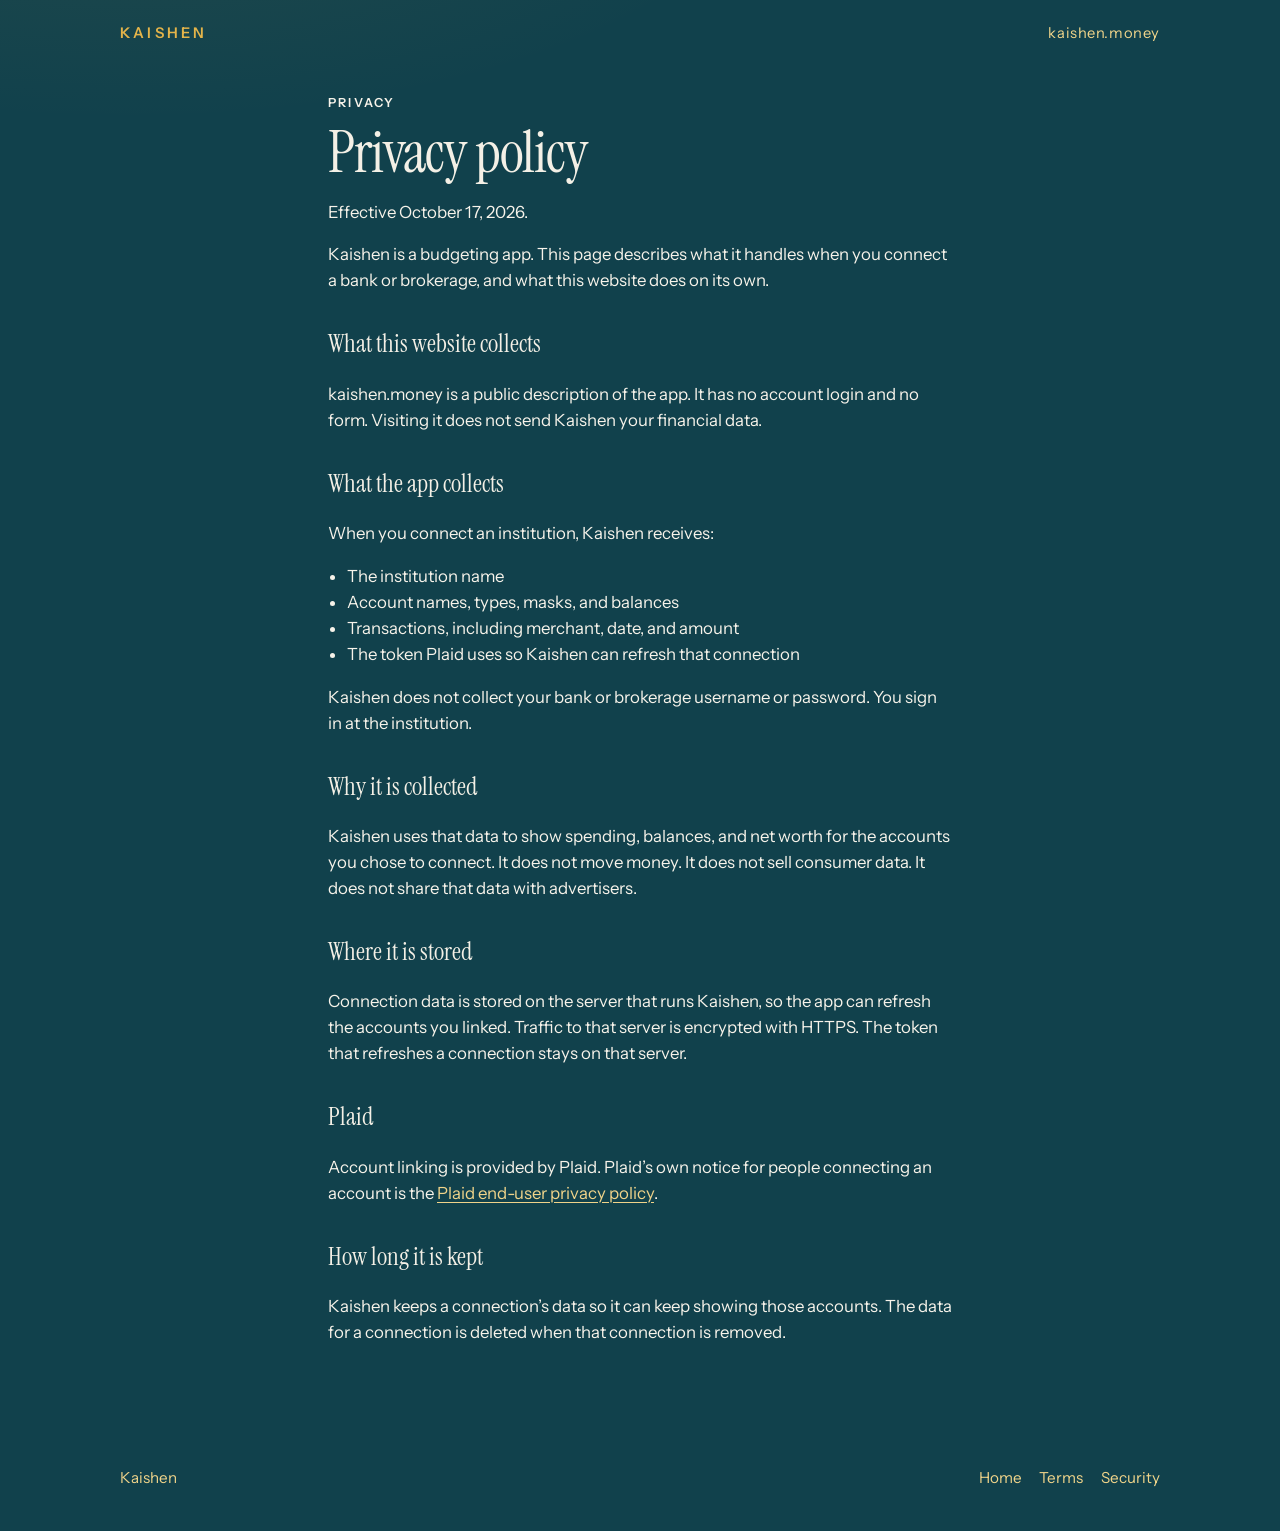
==== privacy.html @ 466d72ef "Describe data use and add privacy, terms, and security pages. Co-authored-by: Cursor <cursoragent@cu" ====
<!DOCTYPE html>
<html lang="en">
  <head>
    <meta charset="utf-8" />
    <meta name="viewport" content="width=device-width, initial-scale=1" />
    <title>Privacy · Kaishen</title>
    <meta name="theme-color" content="#11414c" />
    <link rel="icon" href="favicon.png" type="image/png" />
    <link rel="preconnect" href="https://fonts.googleapis.com" />
    <link rel="preconnect" href="https://fonts.gstatic.com" crossorigin />
    <link
      href="https://fonts.googleapis.com/css2?family=Instrument+Sans:wght@400;600&family=Instrument+Serif&display=swap"
      rel="stylesheet"
    />
    <link rel="stylesheet" href="styles.css" />
  </head>
  <body>
    <header class="top">
      <a class="wordmark" href="index.html">Kaishen</a>
      <span class="domain">kaishen.money</span>
    </header>
    <main class="page">
      <p class="eyebrow">Privacy</p>
      <h1>Privacy policy</h1>
      <p>Effective October 17, 2026.</p>
      <p>
        Kaishen is a budgeting app. This page describes what it handles when you
        connect a bank or brokerage, and what this website does on its own.
      </p>

      <h2>What this website collects</h2>
      <p>
        kaishen.money is a public description of the app. It has no account login
        and no form. Visiting it does not send Kaishen your financial data.
      </p>

      <h2>What the app collects</h2>
      <p>When you connect an institution, Kaishen receives:</p>
      <ul>
        <li>The institution name</li>
        <li>Account names, types, masks, and balances</li>
        <li>Transactions, including merchant, date, and amount</li>
        <li>The token Plaid uses so Kaishen can refresh that connection</li>
      </ul>
      <p>
        Kaishen does not collect your bank or brokerage username or password.
        You sign in at the institution.
      </p>

      <h2>Why it is collected</h2>
      <p>
        Kaishen uses that data to show spending, balances, and net worth for the
        accounts you chose to connect. It does not move money. It does not sell
        consumer data. It does not share that data with advertisers.
      </p>

      <h2>Where it is stored</h2>
      <p>
        Connection data is stored on the server that runs Kaishen, so the app can
        refresh the accounts you linked. Traffic to that server is encrypted with
        HTTPS. The token that refreshes a connection stays on that server.
      </p>

      <h2>Plaid</h2>
      <p>
        Account linking is provided by Plaid. Plaid’s own notice for people
        connecting an account is the
        <a href="https://plaid.com/legal/#end-user-privacy-policy">Plaid end-user privacy policy</a>.
      </p>

      <h2>How long it is kept</h2>
      <p>
        Kaishen keeps a connection’s data so it can keep showing those accounts.
        The data for a connection is deleted when that connection is removed.
      </p>
    </main>
    <footer>
      <p>Kaishen</p>
      <nav class="legal">
        <a href="index.html">Home</a>
        <a href="terms.html">Terms</a>
        <a href="security.html">Security</a>
      </nav>
    </footer>
  </body>
</html>
---- styles.css ----
:root {
  --teal: #11414c;
  --teal-deep: #0c333c;
  --gold: #e3b44a;
  --gold-soft: #f0d48a;
  --ivory: #f4f0e6;
  --ink: #16343c;
  --muted: #3e5c64;
  --line: rgba(227, 180, 74, 0.45);
  --serif: "Instrument Serif", "Iowan Old Style", Palatino, serif;
  --sans: "Instrument Sans", "Avenir Next", "Segoe UI", sans-serif;
}

* {
  box-sizing: border-box;
}

html {
  background: var(--teal);
}

body {
  margin: 0;
  min-height: 100%;
  color: var(--ivory);
  background:
    radial-gradient(1200px 500px at 10% -10%, rgba(227, 180, 74, 0.08), transparent 55%),
    var(--teal);
  font-family: var(--sans);
  font-size: 1.05rem;
  line-height: 1.55;
}

a {
  color: inherit;
  text-decoration-thickness: 1px;
  text-underline-offset: 0.2em;
}

.top {
  display: flex;
  justify-content: space-between;
  align-items: baseline;
  gap: 1rem;
  max-width: 68rem;
  margin: 0 auto;
  padding: 1.4rem 1.5rem 0;
}

.wordmark {
  font-family: var(--sans);
  font-weight: 600;
  letter-spacing: 0.22em;
  text-transform: uppercase;
  text-decoration: none;
  color: var(--gold);
  font-size: 0.92rem;
}

.domain {
  color: var(--gold-soft);
  letter-spacing: 0.04em;
  font-size: 0.92rem;
}

.hero {
  display: grid;
  grid-template-columns: minmax(12rem, 22rem) 1fr;
  gap: 3rem;
  align-items: center;
  max-width: 68rem;
  margin: 0 auto;
  padding: 3.5rem 1.5rem 4.5rem;
}

.mark {
  width: min(100%, 22rem);
  height: auto;
  border-radius: 2.2rem;
  display: block;
  box-shadow: 0 24px 50px rgba(0, 0, 0, 0.28);
}

.eyebrow {
  margin: 0 0 0.8rem;
  color: var(--gold);
  letter-spacing: 0.18em;
  text-transform: uppercase;
  font-size: 0.78rem;
  font-weight: 600;
}

h1 {
  margin: 0;
  font-family: var(--serif);
  font-weight: 400;
  font-size: clamp(2.6rem, 6vw, 4.6rem);
  line-height: 0.98;
  letter-spacing: -0.02em;
}

.lead {
  max-width: 36rem;
  margin: 1.4rem 0 0;
  font-size: 1.15rem;
  color: #f7f3ea;
}

.note {
  max-width: 34rem;
  margin: 1.25rem 0 0;
  padding-top: 1.1rem;
  border-top: 1px solid var(--line);
  color: var(--gold-soft);
}

.sheet {
  background: var(--ivory);
  color: var(--ink);
  border-top: 1px solid var(--line);
}

.sheet h2 {
  max-width: 68rem;
  margin: 0 auto;
  padding: 3.2rem 1.5rem 0;
  font-family: var(--serif);
  font-weight: 400;
  font-size: clamp(2rem, 4vw, 3rem);
}

.features {
  list-style: none;
  margin: 0 auto;
  padding: 1.5rem 1.5rem 4rem;
  max-width: 68rem;
  display: grid;
  grid-template-columns: repeat(3, 1fr);
  gap: 2rem;
  counter-reset: feature;
}

.features li {
  counter-increment: feature;
  padding-top: 1rem;
  border-top: 1px solid rgba(17, 65, 76, 0.18);
}

.features li::before {
  content: counter(feature, decimal-leading-zero);
  display: block;
  margin-bottom: 0.8rem;
  color: #9a7430;
  font-size: 0.82rem;
  letter-spacing: 0.14em;
  font-weight: 600;
}

.features h3 {
  margin: 0 0 0.55rem;
  font-family: var(--serif);
  font-size: 1.7rem;
  font-weight: 400;
}

.features p {
  margin: 0;
  color: var(--muted);
}

footer {
  max-width: 68rem;
  margin: 0 auto;
  padding: 2rem 1.5rem 2.6rem;
  display: flex;
  justify-content: space-between;
  gap: 1rem;
  color: var(--gold-soft);
  font-size: 0.95rem;
}

footer p {
  margin: 0;
}

.legal {
  display: flex;
  gap: 1.1rem;
}

.legal a {
  color: var(--gold-soft);
  text-decoration: none;
}

.page {
  max-width: 42rem;
  margin: 0 auto;
  padding: 3rem 1.5rem 4.5rem;
  overflow-wrap: break-word;
}

.page h1 {
  font-size: clamp(2.4rem, 5vw, 3.6rem);
}

.page h2 {
  margin: 2rem 0 0.35rem;
  font-family: var(--serif);
  font-weight: 400;
  font-size: 1.55rem;
}

.page p,
.page li {
  color: #f7f3ea;
}

.page a {
  color: var(--gold-soft);
}

.page ul {
  margin: 0.4rem 0 0;
  padding-left: 1.2rem;
}

@media (max-width: 800px) {
  .hero,
  .features,
  footer,
  .top {
    display: block;
  }

  .hero {
    padding-top: 2.2rem;
  }

  .mark {
    margin-bottom: 1.8rem;
  }

  .domain,
  footer p + p {
    display: block;
    margin-top: 0.4rem;
  }

  .features li + li {
    margin-top: 0.4rem;
  }
}
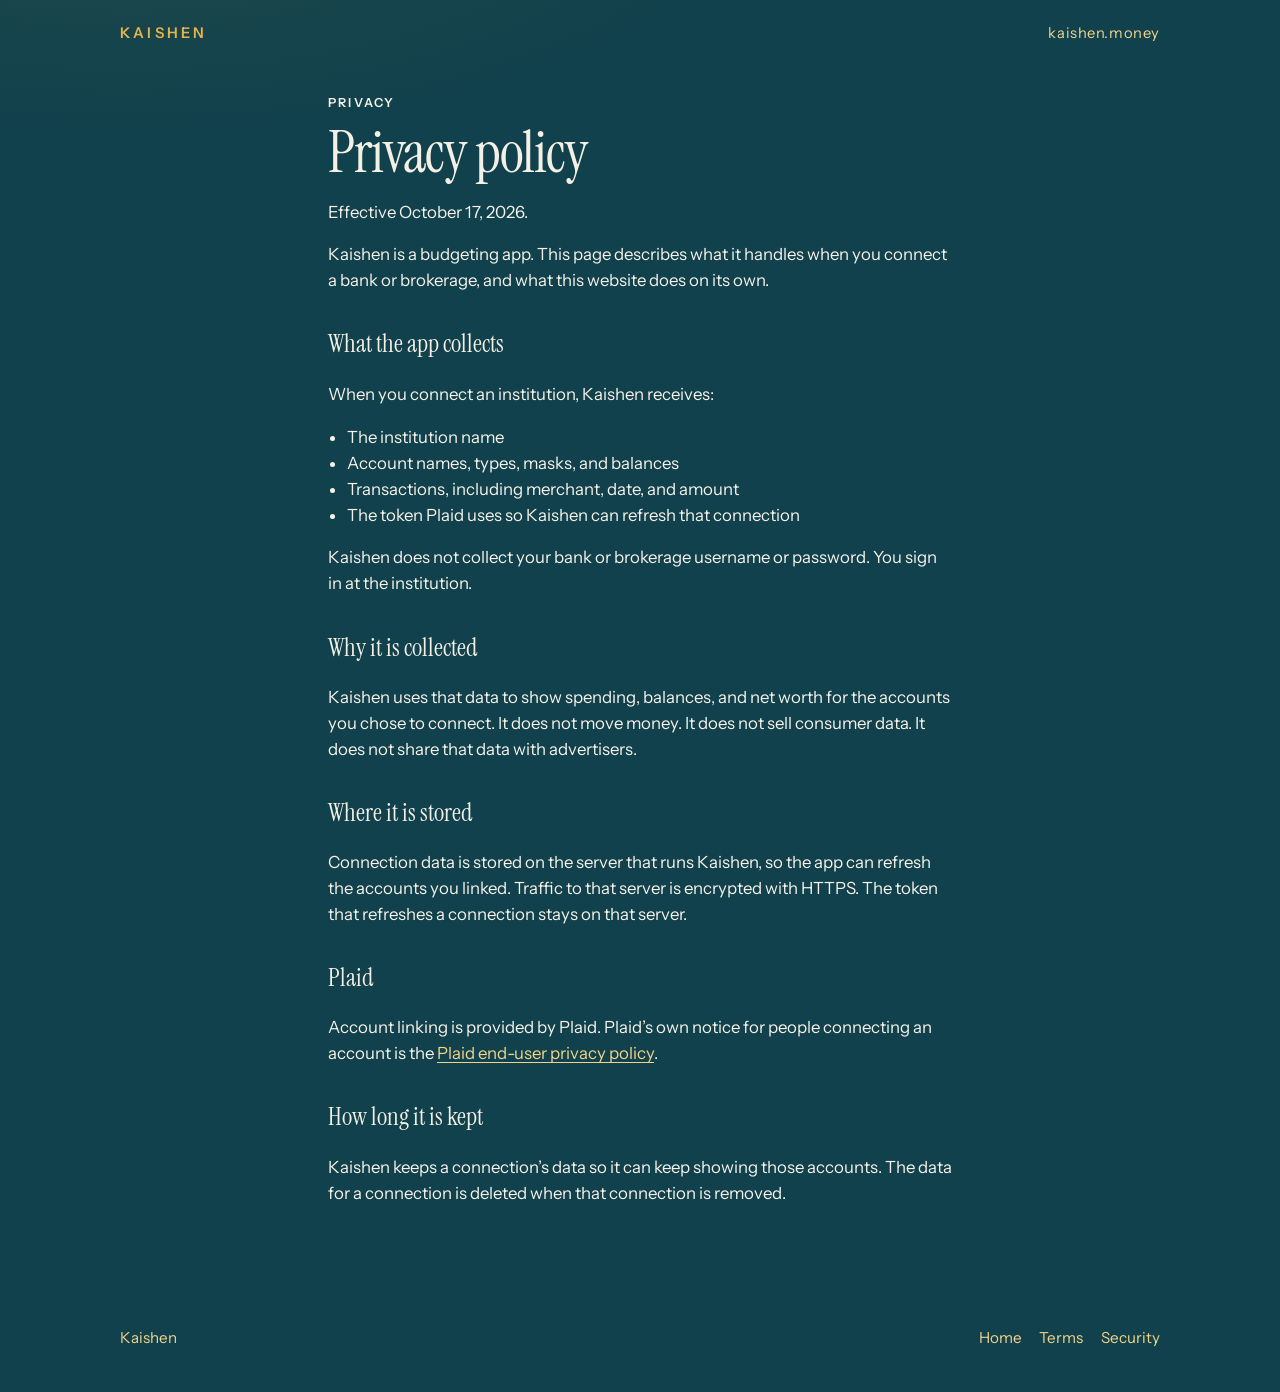
==== commit 94a81798: "Remove the website-collection section from the privacy policy. Co-authored-by: Cursor <cursoragent@c" ====
--- a/privacy.html
+++ b/privacy.html
@@ -26,12 +26,6 @@
       <p>
         Kaishen is a budgeting app. This page describes what it handles when you
         connect a bank or brokerage, and what this website does on its own.
-      </p>
-
-      <h2>What this website collects</h2>
-      <p>
-        kaishen.money is a public description of the app. It has no account login
-        and no form. Visiting it does not send Kaishen your financial data.
       </p>
 
       <h2>What the app collects</h2>
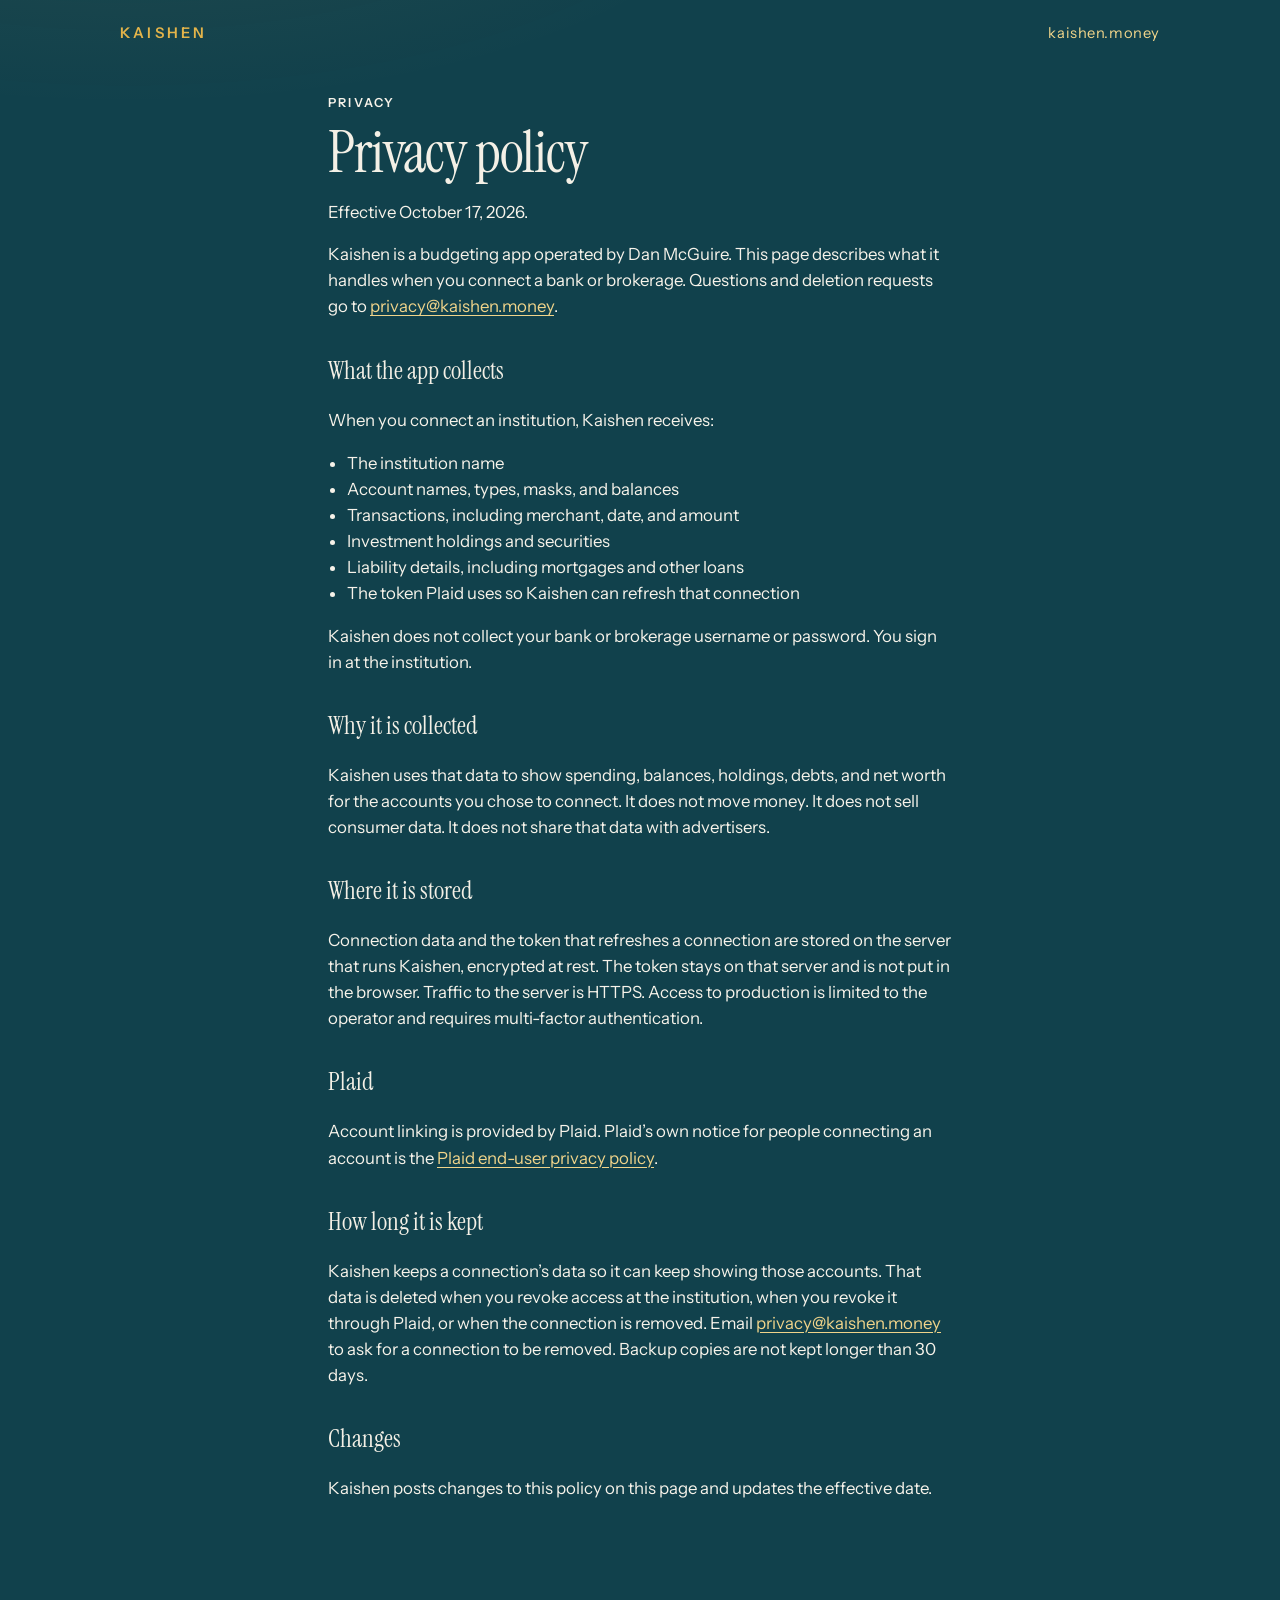
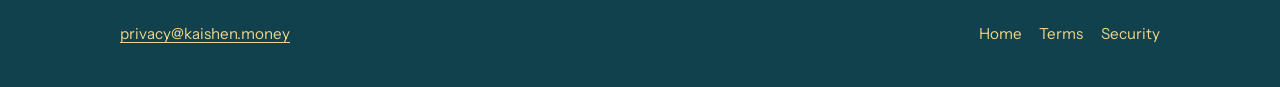
==== commit 64d9ae99: "State the data Kaishen keeps, how it is deleted, and how to reach the operator. Co-authored-by: Curs" ====
--- a/privacy.html
+++ b/privacy.html
@@ -24,8 +24,10 @@
       <h1>Privacy policy</h1>
       <p>Effective October 17, 2026.</p>
       <p>
-        Kaishen is a budgeting app. This page describes what it handles when you
-        connect a bank or brokerage, and what this website does on its own.
+        Kaishen is a budgeting app operated by Dan McGuire. This page describes
+        what it handles when you connect a bank or brokerage. Questions and
+        deletion requests go to
+        <a href="mailto:privacy@kaishen.money">privacy@kaishen.money</a>.
       </p>
 
       <h2>What the app collects</h2>
@@ -34,6 +36,8 @@
         <li>The institution name</li>
         <li>Account names, types, masks, and balances</li>
         <li>Transactions, including merchant, date, and amount</li>
+        <li>Investment holdings and securities</li>
+        <li>Liability details, including mortgages and other loans</li>
         <li>The token Plaid uses so Kaishen can refresh that connection</li>
       </ul>
       <p>
@@ -43,16 +47,19 @@
 
       <h2>Why it is collected</h2>
       <p>
-        Kaishen uses that data to show spending, balances, and net worth for the
-        accounts you chose to connect. It does not move money. It does not sell
-        consumer data. It does not share that data with advertisers.
+        Kaishen uses that data to show spending, balances, holdings, debts, and
+        net worth for the accounts you chose to connect. It does not move money.
+        It does not sell consumer data. It does not share that data with
+        advertisers.
       </p>
 
       <h2>Where it is stored</h2>
       <p>
-        Connection data is stored on the server that runs Kaishen, so the app can
-        refresh the accounts you linked. Traffic to that server is encrypted with
-        HTTPS. The token that refreshes a connection stays on that server.
+        Connection data and the token that refreshes a connection are stored on
+        the server that runs Kaishen, encrypted at rest. The token stays on that
+        server and is not put in the browser. Traffic to the server is HTTPS.
+        Access to production is limited to the operator and requires
+        multi-factor authentication.
       </p>
 
       <h2>Plaid</h2>
@@ -65,11 +72,21 @@
       <h2>How long it is kept</h2>
       <p>
         Kaishen keeps a connection’s data so it can keep showing those accounts.
-        The data for a connection is deleted when that connection is removed.
+        That data is deleted when you revoke access at the institution, when you
+        revoke it through Plaid, or when the connection is removed. Email
+        <a href="mailto:privacy@kaishen.money">privacy@kaishen.money</a>
+        to ask for a connection to be removed. Backup copies are not kept longer
+        than 30 days.
+      </p>
+
+      <h2>Changes</h2>
+      <p>
+        Kaishen posts changes to this policy on this page and updates the
+        effective date.
       </p>
     </main>
     <footer>
-      <p>Kaishen</p>
+      <p><a href="mailto:privacy@kaishen.money">privacy@kaishen.money</a></p>
       <nav class="legal">
         <a href="index.html">Home</a>
         <a href="terms.html">Terms</a>
--- a/styles.css
+++ b/styles.css
@@ -183,6 +183,10 @@
   margin: 0;
 }
 
+footer a {
+  color: var(--gold-soft);
+}
+
 .legal {
   display: flex;
   gap: 1.1rem;
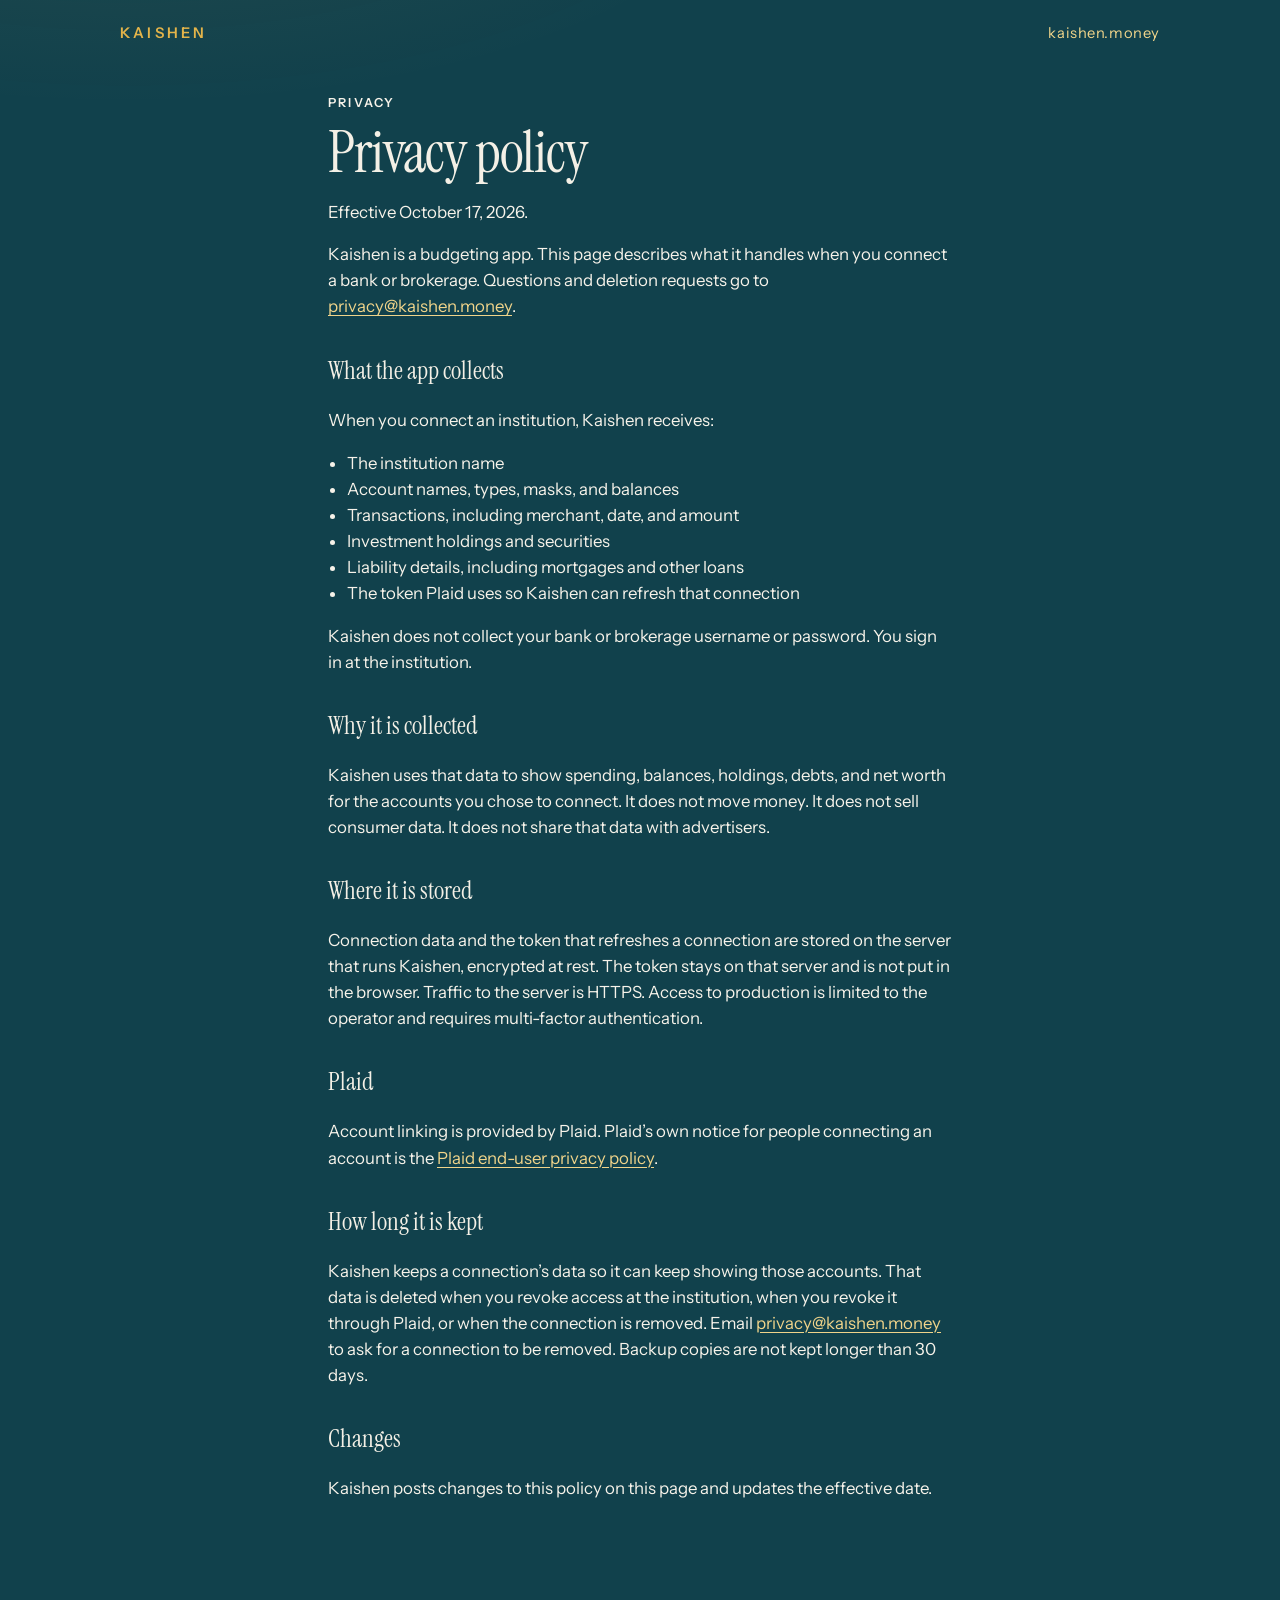
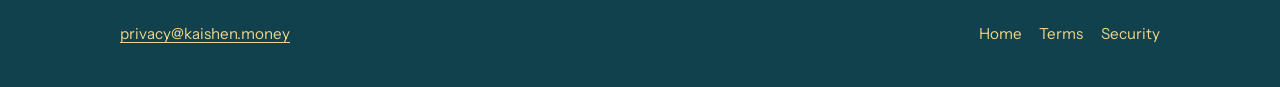
==== commit c538a7eb: "Remove the operator's name from the public pages. Co-authored-by: Cursor <cursoragent@cursor.com>" ====
--- a/privacy.html
+++ b/privacy.html
@@ -24,7 +24,7 @@
       <h1>Privacy policy</h1>
       <p>Effective October 17, 2026.</p>
       <p>
-        Kaishen is a budgeting app operated by Dan McGuire. This page describes
+        Kaishen is a budgeting app. This page describes
         what it handles when you connect a bank or brokerage. Questions and
         deletion requests go to
         <a href="mailto:privacy@kaishen.money">privacy@kaishen.money</a>.
